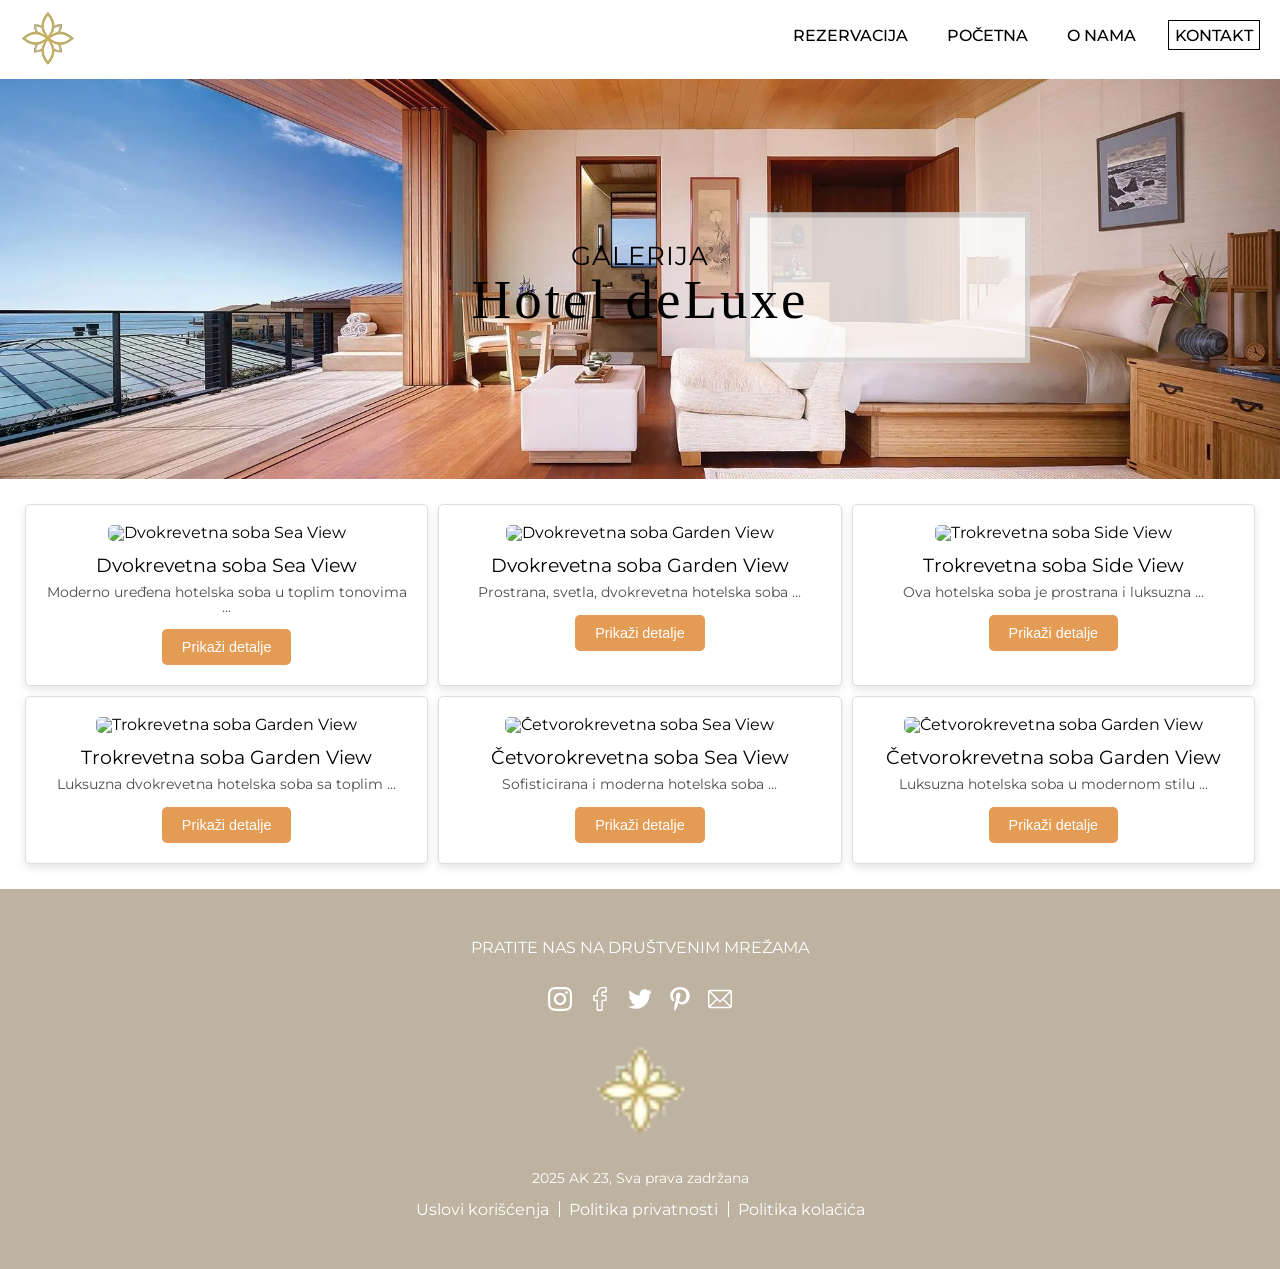
==== galerija.html @ b833d9eb "Add files via upload" ====
<!DOCTYPE html>
<html lang="sr">
<head>
    <meta charset="UTF-8">
    <meta name="viewport" content="width=device-width, initial-scale=1.0">
    <meta http-equiv="X-UA-Compatible" content="ie=edge">
    <title>Hotel deLuxe - Galerija</title>
    <meta name="opis" content="Pogledajte galeriju hotela deLuxe. Uživajte u fotografijama soba, restorana, spa centra i nezaboravnih trenutaka koje nudimo našim gostima.">
    <link href="https://fonts.googleapis.com/css?family=Montserrat:100,300,400,500,700,900&display=swap" rel="stylesheet">
    <link rel="stylesheet" href="galerija.css">
    <link rel="stylesheet" href="https://cdnjs.cloudflare.com/ajax/libs/font-awesome/4.7.0/css/font-awesome.min.css">
</head>
<body>
    <header class="zaglavlje">
        <div class="omotac">
            <a href="#" class="znak"><img src="images/logo.png" alt="logo"></a>
            <nav class="navigacija">
                <ul class="navigacija-lista">
                    <li class="navigacija-stavka"><a class="navigacija-link" href="rezervacija.html">Rezervacija</a></li>
                    <li class="navigacija-stavka"><a class="navigacija-link" href="index.html">Početna</a></li>
                    <li class="navigacija-stavka"><a class="navigacija-link" href="onama.html">O nama</a></li>
                    <li class="navigacija-stavka"><a class="navigacija-link navigacija-link-aktivno" href="kontakt.html">Kontakt</a></li>
                </ul>
            </nav>
        </div>
    </header>

    <div class="baner" style="background-image: url('images/banner4.jpg');">
        <div class="baner-drzac">
            <span class="baner-tekst">Galerija</span>
            <h1 class="baner-naslov"><span> Hotel deLuxe</span></h1>
        </div>
    </div>

    <div class="mreza-kartica">
        <div class="kartica">
            <img src="https://www.garrisoncollection.com/wordpress/wp-content/uploads/2015/07/Lyon-FC-Hotel-Maya-9-1600x1066.jpg" alt="Dvokrevetna soba Sea View">
            <h3>Dvokrevetna soba Sea View</h3>
            <p>Moderno uređena hotelska soba u toplim tonovima ...</p>
            <button class="dugme" data-soba="1">Prikaži detalje</button>
        </div>

        <div class="kartica">
            <img src="https://theclifflipe.com/wp-content/uploads/2020/04/Grand-Deluxe-Garden-View-1.jpeg" alt="Dvokrevetna soba Garden View">
            <h3>Dvokrevetna soba Garden View</h3>
            <p>Prostrana, svetla, dvokrevetna hotelska soba ...</p>
            <button class="dugme" data-soba="2">Prikaži detalje</button>
        </div>

        <div class="kartica">
            <img src="https://www.hotelsidari.com/app/uploads/sites/96/2019/01/7-1920x1280.jpg" alt="Trokrevetna soba Side View">
            <h3>Trokrevetna soba Side View</h3>
            <p>Ova hotelska soba je prostrana i luksuzna ...</p>
            <button class="dugme" data-soba="3">Prikaži detalje</button>
        </div>

        <div class="kartica">
            <img src="https://www.garrisoncollection.com/wordpress/wp-content/uploads/2015/07/Lyon-FC-Hotel-Maya-7-1600x1066.jpg" alt="Trokrevetna soba Garden View">
            <h3>Trokrevetna soba Garden View</h3>
            <p>Luksuzna dvokrevetna hotelska soba sa toplim ...</p>
            <button class="dugme" data-soba="4">Prikaži detalje</button>
        </div>

        <div class="kartica">
            <img src="https://www.kayahotels.com/Uploads/144810.5v9er.webp" alt="Četvorokrevetna soba Sea View">
            <h3>Četvorokrevetna soba Sea View</h3>
            <p>Sofisticirana i moderna hotelska soba ...</p>
            <button class="dugme" data-soba="5">Prikaži detalje</button>
        </div>

        <div class="kartica">
            <img src="https://conradwashingtondc.com/wp-content/uploads/2019/03/WASCI_DeluxeQueen_Out_wide-1600x1066.jpg" alt="Četvorokrevetna soba Garden View">
            <h3>Četvorokrevetna soba Garden View</h3>
            <p>Luksuzna hotelska soba u modernom stilu ...</p>
            <button class="dugme" data-soba="6">Prikaži detalje</button>
        </div>
    </div>

    <!-- Svetlosni prozor -->
    <div class="svetlosni-prozor">
        <div class="svetlosni-sadrzaj">
            <div class="svetlosne-slike"></div>
            <button class="prethodno-dugme">←</button>
            <button class="sledece-dugme">→</button>
            <button class="zatvori-dugme">x</button>
        </div>
    </div>

    <footer class="futer">
        <div class="omotac">
            <div class="futer-sadrzaj">
                <div class="futer-drzac">
                    <ul class="futer-navigacija">
                        <li class="futer-navigacija-stavka"><span class="futer-navigacija-link">Pratite nas na društvenim mrežama</span></li>
                    </ul>
                     <ul class="futer-drustvene">
                    <li class="futer-drustvene-stavka"><a class="futer-drustvene-link" href="https://www.instagram.com/"><svg height="511pt" viewBox="0 0 511 511.9" width="511pt" xmlns="http://www.w3.org/2000/svg"><path d="m510.949219 150.5c-1.199219-27.199219-5.597657-45.898438-11.898438-62.101562-6.5-17.199219-16.5-32.597657-29.601562-45.398438-12.800781-13-28.300781-23.101562-45.300781-29.5-16.296876-6.300781-34.898438-10.699219-62.097657-11.898438-27.402343-1.300781-36.101562-1.601562-105.601562-1.601562s-78.199219.300781-105.5 1.5c-27.199219 1.199219-45.898438 5.601562-62.097657 11.898438-17.203124 6.5-32.601562 16.5-45.402343 29.601562-13 12.800781-23.097657 28.300781-29.5 45.300781-6.300781 16.300781-10.699219 34.898438-11.898438 62.097657-1.300781 27.402343-1.601562 36.101562-1.601562 105.601562s.300781 78.199219 1.5 105.5c1.199219 27.199219 5.601562 45.898438 11.902343 62.101562 6.5 17.199219 16.597657 32.597657 29.597657 45.398438 12.800781 13 28.300781 23.101562 45.300781 29.5 16.300781 6.300781 34.898438 10.699219 62.101562 11.898438 27.296876 1.203124 36 1.5 105.5 1.5s78.199219-.296876 105.5-1.5c27.199219-1.199219 45.898438-5.597657 62.097657-11.898438 34.402343-13.300781 61.601562-40.5 74.902343-74.898438 6.296876-16.300781 10.699219-34.902343 11.898438-62.101562 1.199219-27.300781 1.5-36 1.5-105.5s-.101562-78.199219-1.300781-105.5zm-46.097657 209c-1.101562 25-5.300781 38.5-8.800781 47.5-8.601562 22.300781-26.300781 40-48.601562 48.601562-9 3.5-22.597657 7.699219-47.5 8.796876-27 1.203124-35.097657 1.5-103.398438 1.5s-76.5-.296876-103.402343-1.5c-25-1.097657-38.5-5.296876-47.5-8.796876-11.097657-4.101562-21.199219-10.601562-29.398438-19.101562-8.5-8.300781-15-18.300781-19.101562-29.398438-3.5-9-7.699219-22.601562-8.796876-47.5-1.203124-27-1.5-35.101562-1.5-103.402343s.296876-76.5 1.5-103.398438c1.097657-25 5.296876-38.5 8.796876-47.5 4.101562-11.101562 10.601562-21.199219 19.203124-29.402343 8.296876-8.5 18.296876-15 29.398438-19.097657 9-3.5 22.601562-7.699219 47.5-8.800781 27-1.199219 35.101562-1.5 103.398438-1.5 68.402343 0 76.5.300781 103.402343 1.5 25 1.101562 38.5 5.300781 47.5 8.800781 11.097657 4.097657 21.199219 10.597657 29.398438 19.097657 8.5 8.300781 15 18.300781 19.101562 29.402343 3.5 9 7.699219 22.597657 8.800781 47.5 1.199219 27 1.5 35.097657 1.5 103.398438s-.300781 76.300781-1.5 103.300781zm0 0"/><path d="m256.449219 124.5c-72.597657 0-131.5 58.898438-131.5 131.5s58.902343 131.5 131.5 131.5c72.601562 0 131.5-58.898438 131.5-131.5s-58.898438-131.5-131.5-131.5zm0 216.800781c-47.097657 0-85.300781-38.199219-85.300781-85.300781s38.203124-85.300781 85.300781-85.300781c47.101562 0 85.300781 38.199219 85.300781 85.300781s-38.199219 85.300781-85.300781 85.300781zm0 0"/><path d="m423.851562 119.300781c0 16.953125-13.746093 30.699219-30.703124 30.699219-16.953126 0-30.699219-13.746094-30.699219-30.699219 0-16.957031 13.746093-30.699219 30.699219-30.699219 16.957031 0 30.703124 13.742188 30.703124 30.699219zm0 0"/></svg></a></li>
                    <li class="futer-drustvene-stavka"><a class="futer-drustvene-link" href="https://www.facebook.com/"><svg viewBox="-110 1 511 511.99996" xmlns="http://www.w3.org/2000/svg"><path d="m180 512h-81.992188c-13.695312 0-24.835937-11.140625-24.835937-24.835938v-184.9375h-47.835937c-13.695313 0-24.835938-11.144531-24.835938-24.835937v-79.246094c0-13.695312 11.140625-24.835937 24.835938-24.835937h47.835937v-39.683594c0-39.347656 12.355469-72.824219 35.726563-96.804688 23.476562-24.089843 56.285156-36.820312 94.878906-36.820312l62.53125.101562c13.671875.023438 24.792968 11.164063 24.792968 24.835938v73.578125c0 13.695313-11.136718 24.835937-24.828124 24.835937l-42.101563.015626c-12.839844 0-16.109375 2.574218-16.808594 3.363281-1.152343 1.308593-2.523437 5.007812-2.523437 15.222656v31.351563h58.269531c4.386719 0 8.636719 1.082031 12.289063 3.121093 7.878906 4.402344 12.777343 12.726563 12.777343 21.722657l-.03125 79.246093c0 13.6875-11.140625 24.828125-24.835937 24.828125h-58.46875v184.941406c0 13.695313-11.144532 24.835938-24.839844 24.835938zm-76.8125-30.015625h71.632812v-193.195313c0-9.144531 7.441407-16.582031 16.582032-16.582031h66.726562l.027344-68.882812h-66.757812c-9.140626 0-16.578126-7.4375-16.578126-16.582031v-44.789063c0-11.726563 1.191407-25.0625 10.042969-35.085937 10.695313-12.117188 27.550781-13.515626 39.300781-13.515626l36.921876-.015624v-63.226563l-57.332032-.09375c-62.023437 0-100.566406 39.703125-100.566406 103.609375v53.117188c0 9.140624-7.4375 16.582031-16.578125 16.582031h-56.09375v68.882812h56.09375c9.140625 0 16.578125 7.4375 16.578125 16.582031zm163.0625-451.867187h.003906zm0 0"/></svg></a></li>
                    <li class="futer-drustvene-stavka"><a class="futer-drustvene-link" href="https://twitter.com/"><?xml version="1.0" encoding="iso-8859-1"?> <!-- Generator: Adobe Illustrator 19.0.0, SVG Export Plug-In . SVG Version: 6.00 Build 0) --> <svg version="1.1" id="Capa_1" xmlns="http://www.w3.org/2000/svg" xmlns:xlink="http://www.w3.org/1999/xlink" x="0px" y="0px" viewBox="0 0 512 512" style="enable-background:new 0 0 512 512;" xml:space="preserve"> <g> <g> <path d="M512,97.248c-19.04,8.352-39.328,13.888-60.48,16.576c21.76-12.992,38.368-33.408,46.176-58.016 c-20.288,12.096-42.688,20.64-66.56,25.408C411.872,60.704,384.416,48,354.464,48c-58.112,0-104.896,47.168-104.896,104.992 c0,8.32,0.704,16.32,2.432,23.936c-87.264-4.256-164.48-46.08-216.352-109.792c-9.056,15.712-14.368,33.696-14.368,53.056 c0,36.352,18.72,68.576,46.624,87.232c-16.864-0.32-33.408-5.216-47.424-12.928c0,0.32,0,0.736,0,1.152 c0,51.008,36.384,93.376,84.096,103.136c-8.544,2.336-17.856,3.456-27.52,3.456c-6.72,0-13.504-0.384-19.872-1.792 c13.6,41.568,52.192,72.128,98.08,73.12c-35.712,27.936-81.056,44.768-130.144,44.768c-8.608,0-16.864-0.384-25.12-1.44 C46.496,446.88,101.6,464,161.024,464c193.152,0,298.752-160,298.752-298.688c0-4.64-0.16-9.12-0.384-13.568 C480.224,136.96,497.728,118.496,512,97.248z"/> </g> </g> <g> </g> <g> </g> <g> </g> <g> </g> <g> </g> <g> </g> <g> </g> <g> </g> <g> </g> <g> </g> <g> </g> <g> </g> <g> </g> <g> </g> <g> </g> </svg> </a></li>
                    <li class="futer-drustvene-stavka"><a class="futer-drustvene-link" href="https://www.pinterest.com/"><svg id="Bold" enable-background="new 0 0 24 24" height="512" viewBox="0 0 24 24" width="512" xmlns="http://www.w3.org/2000/svg"><path d="m12.326 0c-6.579.001-10.076 4.216-10.076 8.812 0 2.131 1.191 4.79 3.098 5.633.544.245.472-.054.94-1.844.037-.149.018-.278-.102-.417-2.726-3.153-.532-9.635 5.751-9.635 9.093 0 7.394 12.582 1.582 12.582-1.498 0-2.614-1.176-2.261-2.631.428-1.733 1.266-3.596 1.266-4.845 0-3.148-4.69-2.681-4.69 1.49 0 1.289.456 2.159.456 2.159s-1.509 6.096-1.789 7.235c-.474 1.928.064 5.049.111 5.318.029.148.195.195.288.073.149-.195 1.973-2.797 2.484-4.678.186-.685.949-3.465.949-3.465.503.908 1.953 1.668 3.498 1.668 4.596 0 7.918-4.04 7.918-9.053-.016-4.806-4.129-8.402-9.423-8.402z"/></svg></a></li>
                    <li class="futer-drustvene-stavka"><a class="futer-drustvene-link" href="https://www.google.com/gmail/"><?xml version="1.0" encoding="iso-8859-1"?> <!-- Generator: Adobe Illustrator 19.0.0, SVG Export Plug-In . SVG Version: 6.00 Build 0) --> <svg version="1.1" id="Capa_1" xmlns="http://www.w3.org/2000/svg" xmlns:xlink="http://www.w3.org/1999/xlink" x="0px" y="0px" viewBox="0 0 512 512" style="enable-background:new 0 0 512 512;" xml:space="preserve"> <g> <g> <path d="M467,61H45C20.218,61,0,81.196,0,106v300c0,24.72,20.128,45,45,45h422c24.72,0,45-20.128,45-45V106 C512,81.28,491.872,61,467,61z M460.786,91L256.954,294.833L51.359,91H460.786z M30,399.788V112.069l144.479,143.24L30,399.788z M51.213,421l144.57-144.57l50.657,50.222c5.864,5.814,15.327,5.795,21.167-0.046L317,277.213L460.787,421H51.213z M482,399.787 L338.213,256L482,112.212V399.787z"/> </g> </g> <g> </g> <g> </g> <g> </g> <g> </g> <g> </g> <g> </g> <g> </g> <g> </g> <g> </g> <g> </g> <g> </g> <g> </g> <g> </g> <g> </g> <g> </g> </svg> </a></li>
                </ul>
                    <a class="futer-znak" href="kontakt.html">
                        <img class="futer-znak-slika" src="images/footer2.png" alt="footer logo">
                    </a>
                    <span class="futer-autorska">2025 AK 23, Sva prava zadržana</span>
                    <ul class="futer-lista">
                        <li class="futer-lista-stavka"><a class="futer-lista-link" href="#">Uslovi korišćenja</a></li>
                        <li class="futer-lista-stavka"><a class="futer-lista-link" href="#">Politika privatnosti</a></li>
                        <li class="futer-lista-stavka"><a class="futer-lista-link" href="#">Politika kolačića</a></li>
                    </ul>
                </div>
            </div>
        </div>
    </footer>

    <script src="js/galerija.js"></script>
</body>
</html>
---- galerija.css ----
/* http://meyerweb.com/eric/tools/css/reset/
   v2.0 | 20110126
   License: none (public domain)
*/
html, body, div, span, applet, object, iframe,
h1, h2, h3, h4, h5, h6, p, blockquote, pre,
a, abbr, acronym, address, big, cite, code,
del, dfn, em, img, ins, kbd, q, s, samp,
small, strike, strong, sub, sup, tt, var,
b, u, i, center,
dl, dt, dd, ol, ul, li,
fieldset, form, label, legend,
table, caption, tbody, tfoot, thead, tr, th, td,
article, aside, canvas, details, embed,
figure, figcaption, footer, header, hgroup,
menu, nav, output, ruby, section, summary,
time, mark, audio, video {
  margin: 0;
  padding: 0;
  border: 0;
  font-size: 100%;
  font: inherit;
  vertical-align: baseline;
}

/* HTML5 display-role reset for older browsers */
article, aside, details, figcaption, figure,
footer, header, hgroup, menu, nav, section {
  display: block;
}

body {
  line-height: 1;
}

ol, ul {
  list-style: none;
}

blockquote, q {
  quotes: none;
}

blockquote:before, blockquote:after,
q:before, q:after {
  content: '';
  content: none;
}

table {
  border-collapse: collapse;
  border-spacing: 0;
}

* {
  box-sizing: border-box;
}

button {
  cursor: pointer;
}

.omotac::before, .zaglavlje .omotac::before, .clanak-red::before, .omotac::after, .zaglavlje .omotac::after, .clanak-red::after {
  content: '';
  display: block;
}

.omotac::after, .zaglavlje .omotac::after, .clanak-red::after {
  clear: both;
}

.omotac {
  width: 100%;
  max-width: 1280px;
  padding: 0 20px;
  margin: 0 auto;
}

.znak {
  display: block;
  float: left;
}

.znak:hover {
  opacity: 0.7;
}

.znak-src {
  height: 70px;
  display: block;
}

.navigacija {
  display: block;
  float: right;
  margin-top: 10px;
}

.zaglavlje {
  padding: 10px 0;
  background-color: #ffffff;
}

.navigacija-lista {
  font-size: 0;
}

.navigacija-stavka {
  display: inline-block;
  vertical-align: middle;
  margin-left: 25px;
}

.navigacija-link {
  display: block;
  font-size: 16px;
  line-height: 18px;
  font-weight: 500;
  color: #000;
  text-decoration: none;
  text-transform: uppercase;
  padding: 6px 6px 4px;
  border: 1px solid transparent;
}

.navigacija-link:hover {
  opacity: 0.7;
}

.navigacija-link-aktivno {
  border-color: #000;
  background-color: #fff;
}

.futer {
  background-color: #beb3a1;
  padding: 50px 0 50px;
}

.futer-naslov {
  font-size: 20px;
  line-height: 22px;
  font-weight: 500;
  color: #fff;
  display: block;
  margin-bottom: 25px;
}

.futer-tekst {
  font-size: 16px;
  line-height: 18px;
  font-weight: 400;
  color: #fff;
  display: block;
  margin-bottom: 25px;
}

.futer-sadrzaj {
  text-align: center;
  max-width: 800px;
  margin: 0 auto;
}

.futer-drzac {
  text-align: center;
  max-width: 800px;
  margin: 0 auto;
}

.futer-navigacija {
  font-size: 0;
  display: block;
  margin: 0 auto;
}

.futer-navigacija-stavka {
  display: inline-block;
  vertical-align: top;
  margin: 0 8px;
}

.futer-navigacija-link {
  font-size: 16px;
  line-height: 18px;
  font-weight: 400;
  color: #fff;
  display: block;
  text-transform: uppercase;
  text-decoration: none;
}

.futer-navigacija-link:hover {
  opacity: 0.7;
}

.futer-drustvene {
  font-size: 0;
  margin-top: 30px;
}

.futer-drustvene-stavka {
  display: inline-block;
  vertical-align: top;
  margin: 0 8px;
}

.futer-drustvene-link {
  display: block;
  font-size: 16px;
  text-decoration: none;
}

.futer-drustvene-link svg {
  height: 24px;
  width: 24px;
  fill: #fff;
}

.futer-drustvene-link:hover {
  opacity: 0.7;
}

.futer-znak {
  display: block;
  margin: 30px auto;
  width: 93px;
}

.futer-znak:hover {
  opacity: 0.7;
}

.futer-znak-slika {
  width: 100%;
}

.futer-autorska {
  font-size: 14px;
  line-height: 16px;
  color: #fff;
  display: block;
  margin-bottom: 15px;
  font-weight: 400;
}

.futer-lista {
  font-size: 0;
}

.futer-lista-stavka {
  display: inline-block;
  vertical-align: top;
  padding: 0 10px;
  position: relative;
}

.futer-lista-stavka::after {
  content: '';
  display: block;
  position: absolute;
  top: 0px;
  right: -1px;
  width: 1px;
  height: 16px;
  background-color: #fff;
}

.futer-lista-stavka:last-child::after {
  display: none;
}

.futer-lista-link {
  font-size: 16px;
  line-height: 18px;
  font-weight: 400;
  color: #fff;
  display: block;
  text-decoration: none;
}

.futer-lista-link:hover {
  opacity: 0.7;
}

.futer-forma {
  font-size: 0;
  margin: 40px auto 55px;
  max-width: 960px;
}

.futer-unos-omotac {
  width: 28%;
  display: inline-block;
  vertical-align: middle;
  padding: 0 8px;
}

.futer-unos-omotac:last-child {
  width: 16%;
}

.futer-unos {
  display: block;
  width: 100%;
  font-size: 16px;
  line-height: 1;
  padding: 14px;
  border: 0;
  background-color: #fff;
}

.futer-dugme {
  display: block;
  width: 100%;
  font-size: 16px;
  line-height: 1;
  padding: 14px;
  border: 2px solid #fff;
  background-color: #beb3a1;
  color: #fff;
}

.futer-dugme:hover {
  opacity: 0.7;
}

.baner {
  position: relative;
  min-height: 400px;
  background-position: center;
  background-size: cover;
  background-repeat: no-repeat;
}

.baner-naslov {
  font-size: 55px;
  line-height: 32px;
  display: block;
  color: #000;
  font-weight: 400;
  font-family: "Brush Script MT", cursive;
  letter-spacing: 3px;
}

.baner-naslov::after {
  content:'';
  position: absolute;
  width: 275px;
  height: 140px;
  margin: -5px;
  z-index: -1;
  border: 5px solid lightgray;
  left: 622px;
  background-color: #ffffff;
  opacity: 0.8;
  top: -25px;
}

.baner-tekst {
  font-size: 26px;
  line-height: 26px;
  display: block;
  color: #000;
  margin-bottom: 15px;
  text-transform: uppercase;
  font-weight: 400;
  letter-spacing: 1px;
}

.baner-drzac {
  position: absolute;
  top: 50%;
  left: 50%;
  transform: translate(-50%, -50%);
  text-align: center;
  width: 80%;
}

body {
  font-family: "Montserrat", sans-serif;
}

.baner-naslov::after {
  content:'';
  position: absolute;
  width: 275px;
  height: 140px;
  margin: -5px;
  z-index: -1;
  border: 5px solid lightgray;
  left: 622px;
  background-color: #ffffff;
  opacity: 0.8;
  top: -25px;
}

.mreza-kartica {
  display: grid;
  grid-template-columns: repeat(3, 1fr);
  padding: 25px;
  grid-gap: 10px;
}

.kartica {
  background-color: white;
  border: 1px solid #ddd;
  padding: 20px;
  border-radius: 5px;
  text-align: center;
  box-shadow: 0px 4px 8px rgba(0, 0, 0, 0.1);
}

.kartica img {
  width: 100%;
  height: auto;
  border-radius: 5px;
}

.kartica h3 {
  margin: 15px 0 10px;
  font-size: 1.2em;
}

.kartica p {
  color: #4d4d4d;
  font-size: 0.9em;
  margin-bottom: 15px;
}

.dugme {
  background-color: #e49c55;
  color: white;
  padding: 10px 20px;
  border: none;
  border-radius: 5px;
  cursor: pointer;
  font-size: 0.9em;
}

.dugme:hover {
  background-color: #b87430;
}

.svetlosni-prozor {
  display: none;
  position: fixed;
  top: 0;
  left: 0;
  width: 100%;
  height: 100%;
  background: rgba(0, 0, 0, 0.8);
  z-index: 1000;
}

.svetlosni-sadrzaj {
  position: relative;
  width: 80%;
  max-width: 1000px;
  margin: 5% auto;
}

.svetlosne-slike img {
  width: 100%;
  height: auto;
  display: none; /* Initially hide all images */
}

.zatvori-dugme, .prethodno-dugme, .sledece-dugme {
  position: absolute;
  top: 10px;
  font-size: 30px;
  color: white;
  background: none;
  border: none;
  cursor: pointer;
}

.prethodno-dugme {
  left: -50px;
  top: 350px;
}

.sledece-dugme {
  right: -50px;
  top: 350px;
}

.zatvori-dugme {
  top: -20px;
  right: -40px;
}
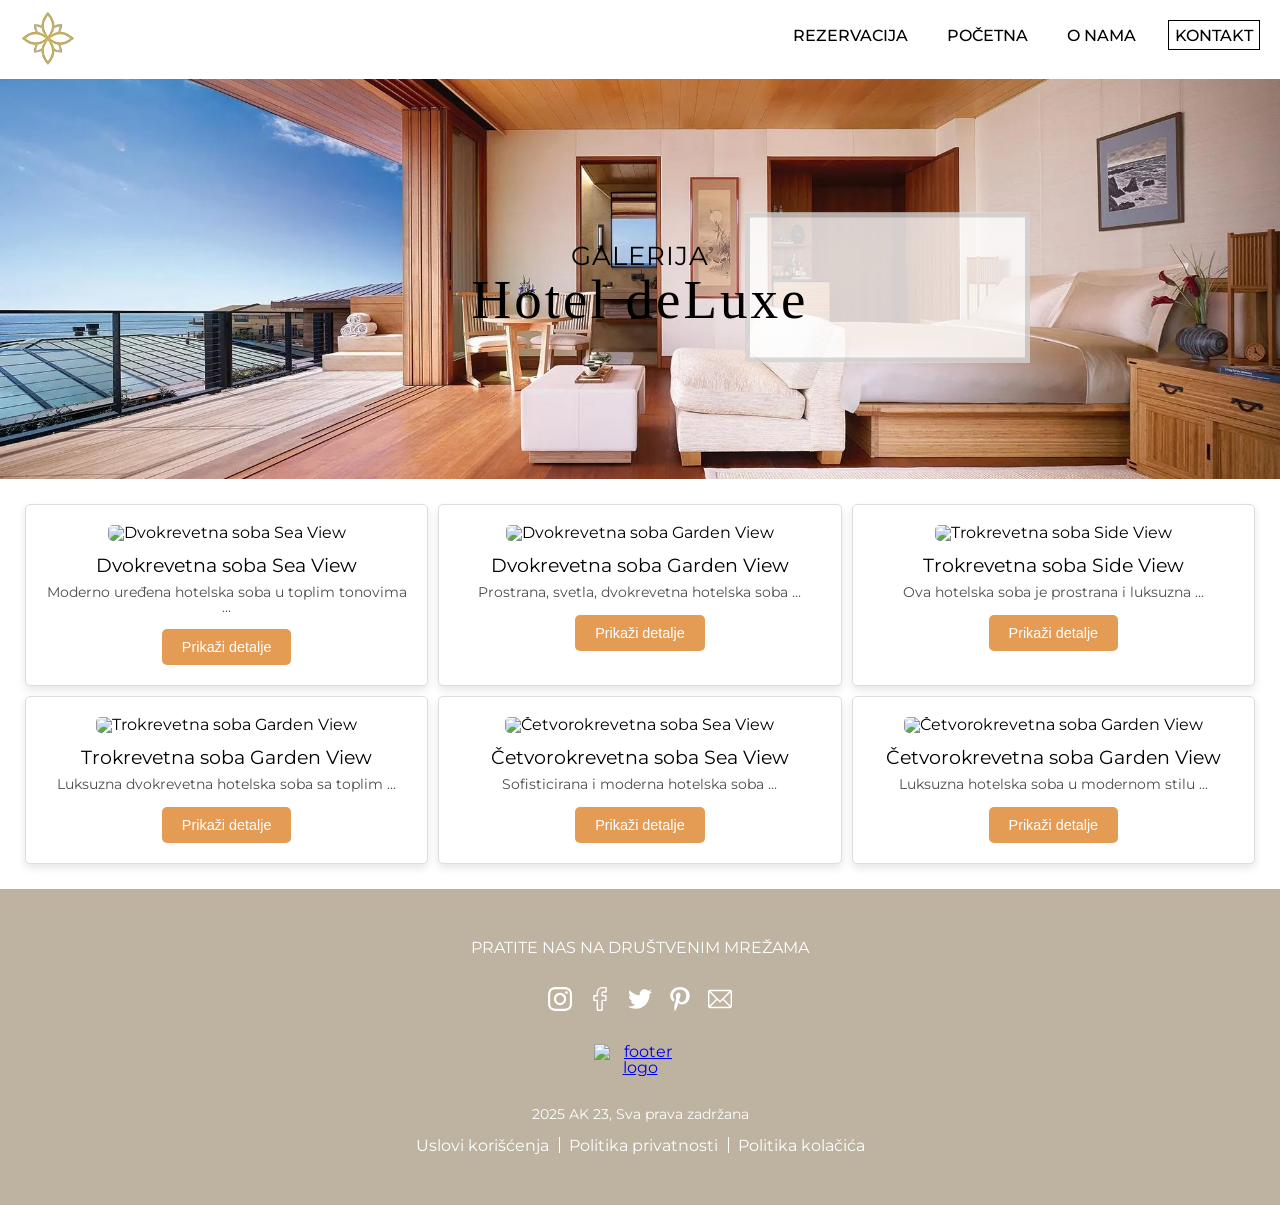
==== commit b7384e2c: "Update galerija.html" ====
--- a/galerija.html
+++ b/galerija.html
@@ -13,11 +13,11 @@
 <body>
     <header class="zaglavlje">
         <div class="omotac">
-            <a href="#" class="znak"><img src="images/logo.png" alt="logo"></a>
+            <a href="#" class="znak"><img src="slike/logo.png" alt="logo"></a>
             <nav class="navigacija">
                 <ul class="navigacija-lista">
                     <li class="navigacija-stavka"><a class="navigacija-link" href="rezervacija.html">Rezervacija</a></li>
-                    <li class="navigacija-stavka"><a class="navigacija-link" href="index.html">Početna</a></li>
+                    <li class="navigacija-stavka"><a class="navigacija-link" href="pocetna.html">Početna</a></li>
                     <li class="navigacija-stavka"><a class="navigacija-link" href="onama.html">O nama</a></li>
                     <li class="navigacija-stavka"><a class="navigacija-link navigacija-link-aktivno" href="kontakt.html">Kontakt</a></li>
                 </ul>
@@ -25,7 +25,7 @@
         </div>
     </header>
 
-    <div class="baner" style="background-image: url('images/banner4.jpg');">
+    <div class="baner" style="background-image: url('slike/baner4.jpg');">
         <div class="baner-drzac">
             <span class="baner-tekst">Galerija</span>
             <h1 class="baner-naslov"><span> Hotel deLuxe</span></h1>
@@ -101,7 +101,7 @@
                     <li class="futer-drustvene-stavka"><a class="futer-drustvene-link" href="https://www.google.com/gmail/"><?xml version="1.0" encoding="iso-8859-1"?> <!-- Generator: Adobe Illustrator 19.0.0, SVG Export Plug-In . SVG Version: 6.00 Build 0) --> <svg version="1.1" id="Capa_1" xmlns="http://www.w3.org/2000/svg" xmlns:xlink="http://www.w3.org/1999/xlink" x="0px" y="0px" viewBox="0 0 512 512" style="enable-background:new 0 0 512 512;" xml:space="preserve"> <g> <g> <path d="M467,61H45C20.218,61,0,81.196,0,106v300c0,24.72,20.128,45,45,45h422c24.72,0,45-20.128,45-45V106 C512,81.28,491.872,61,467,61z M460.786,91L256.954,294.833L51.359,91H460.786z M30,399.788V112.069l144.479,143.24L30,399.788z M51.213,421l144.57-144.57l50.657,50.222c5.864,5.814,15.327,5.795,21.167-0.046L317,277.213L460.787,421H51.213z M482,399.787 L338.213,256L482,112.212V399.787z"/> </g> </g> <g> </g> <g> </g> <g> </g> <g> </g> <g> </g> <g> </g> <g> </g> <g> </g> <g> </g> <g> </g> <g> </g> <g> </g> <g> </g> <g> </g> <g> </g> </svg> </a></li>
                 </ul>
                     <a class="futer-znak" href="kontakt.html">
-                        <img class="futer-znak-slika" src="images/footer2.png" alt="footer logo">
+                        <img class="futer-znak-slika" src="slike/footer2.png" alt="footer logo">
                     </a>
                     <span class="futer-autorska">2025 AK 23, Sva prava zadržana</span>
                     <ul class="futer-lista">
@@ -117,3 +117,5 @@
     <script src="js/galerija.js"></script>
 </body>
 </html>
+
+
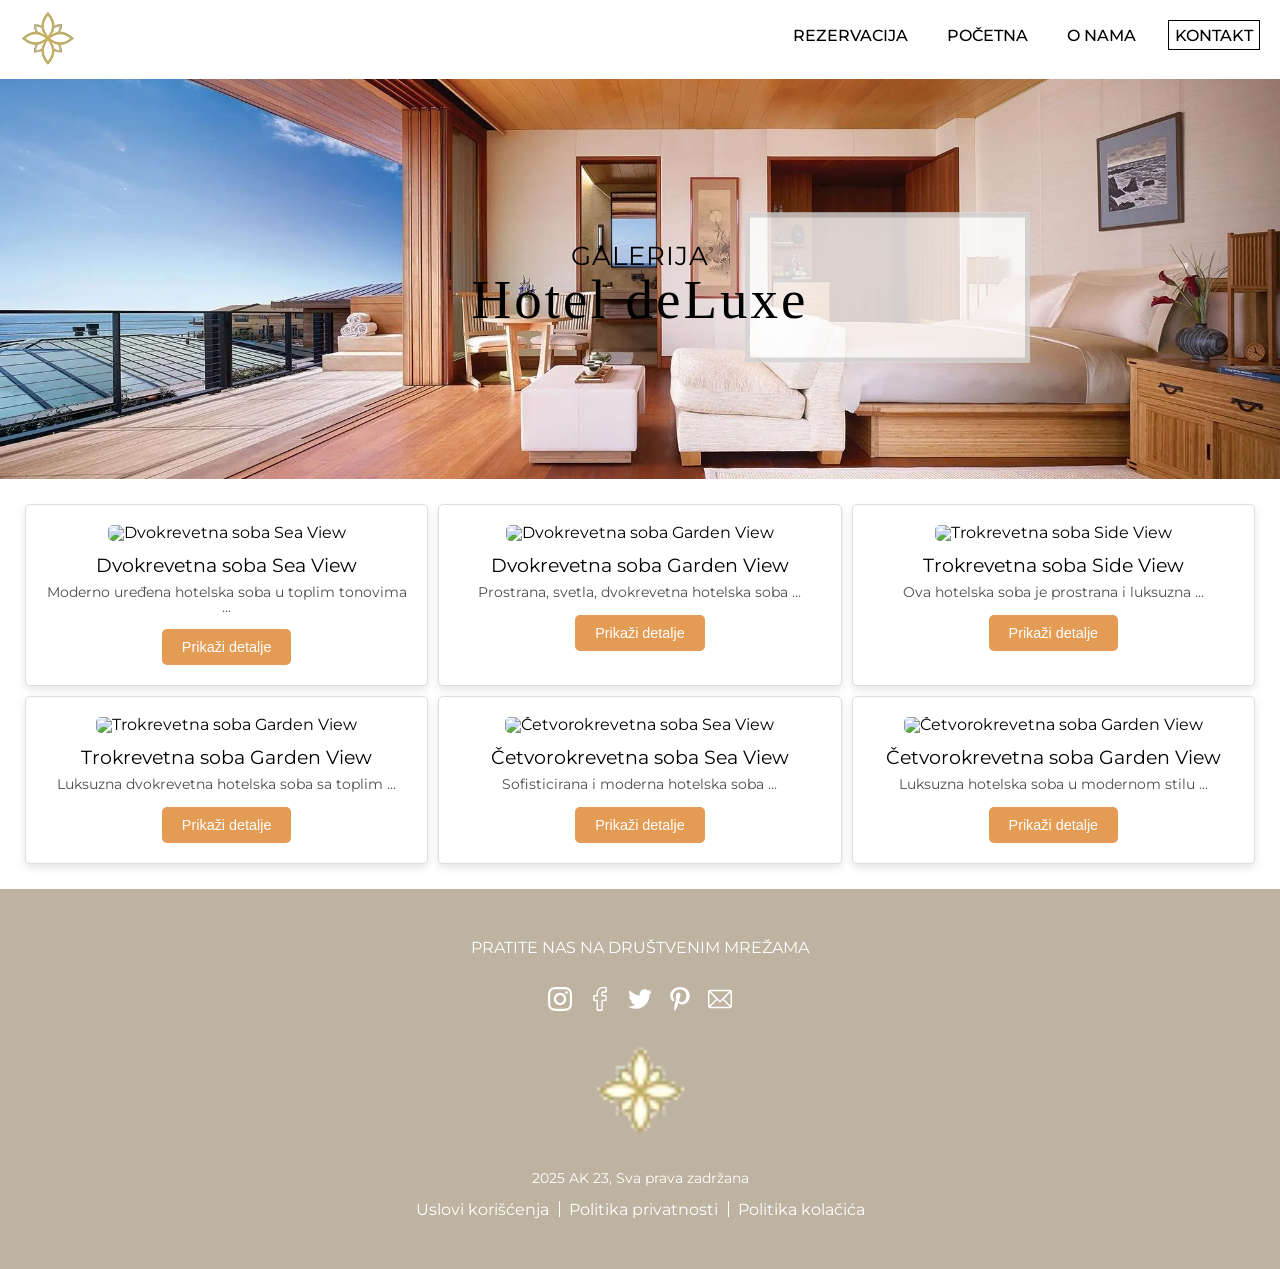
==== commit 294ca1bf: "Update galerija.html" ====
--- a/galerija.html
+++ b/galerija.html
@@ -101,7 +101,7 @@
                     <li class="futer-drustvene-stavka"><a class="futer-drustvene-link" href="https://www.google.com/gmail/"><?xml version="1.0" encoding="iso-8859-1"?> <!-- Generator: Adobe Illustrator 19.0.0, SVG Export Plug-In . SVG Version: 6.00 Build 0) --> <svg version="1.1" id="Capa_1" xmlns="http://www.w3.org/2000/svg" xmlns:xlink="http://www.w3.org/1999/xlink" x="0px" y="0px" viewBox="0 0 512 512" style="enable-background:new 0 0 512 512;" xml:space="preserve"> <g> <g> <path d="M467,61H45C20.218,61,0,81.196,0,106v300c0,24.72,20.128,45,45,45h422c24.72,0,45-20.128,45-45V106 C512,81.28,491.872,61,467,61z M460.786,91L256.954,294.833L51.359,91H460.786z M30,399.788V112.069l144.479,143.24L30,399.788z M51.213,421l144.57-144.57l50.657,50.222c5.864,5.814,15.327,5.795,21.167-0.046L317,277.213L460.787,421H51.213z M482,399.787 L338.213,256L482,112.212V399.787z"/> </g> </g> <g> </g> <g> </g> <g> </g> <g> </g> <g> </g> <g> </g> <g> </g> <g> </g> <g> </g> <g> </g> <g> </g> <g> </g> <g> </g> <g> </g> <g> </g> </svg> </a></li>
                 </ul>
                     <a class="futer-znak" href="kontakt.html">
-                        <img class="futer-znak-slika" src="slike/footer2.png" alt="footer logo">
+                        <img class="futer-znak-slika" src="slike/futer2.png" alt="footer logo">
                     </a>
                     <span class="futer-autorska">2025 AK 23, Sva prava zadržana</span>
                     <ul class="futer-lista">
@@ -119,3 +119,4 @@
 </html>
 
 
+
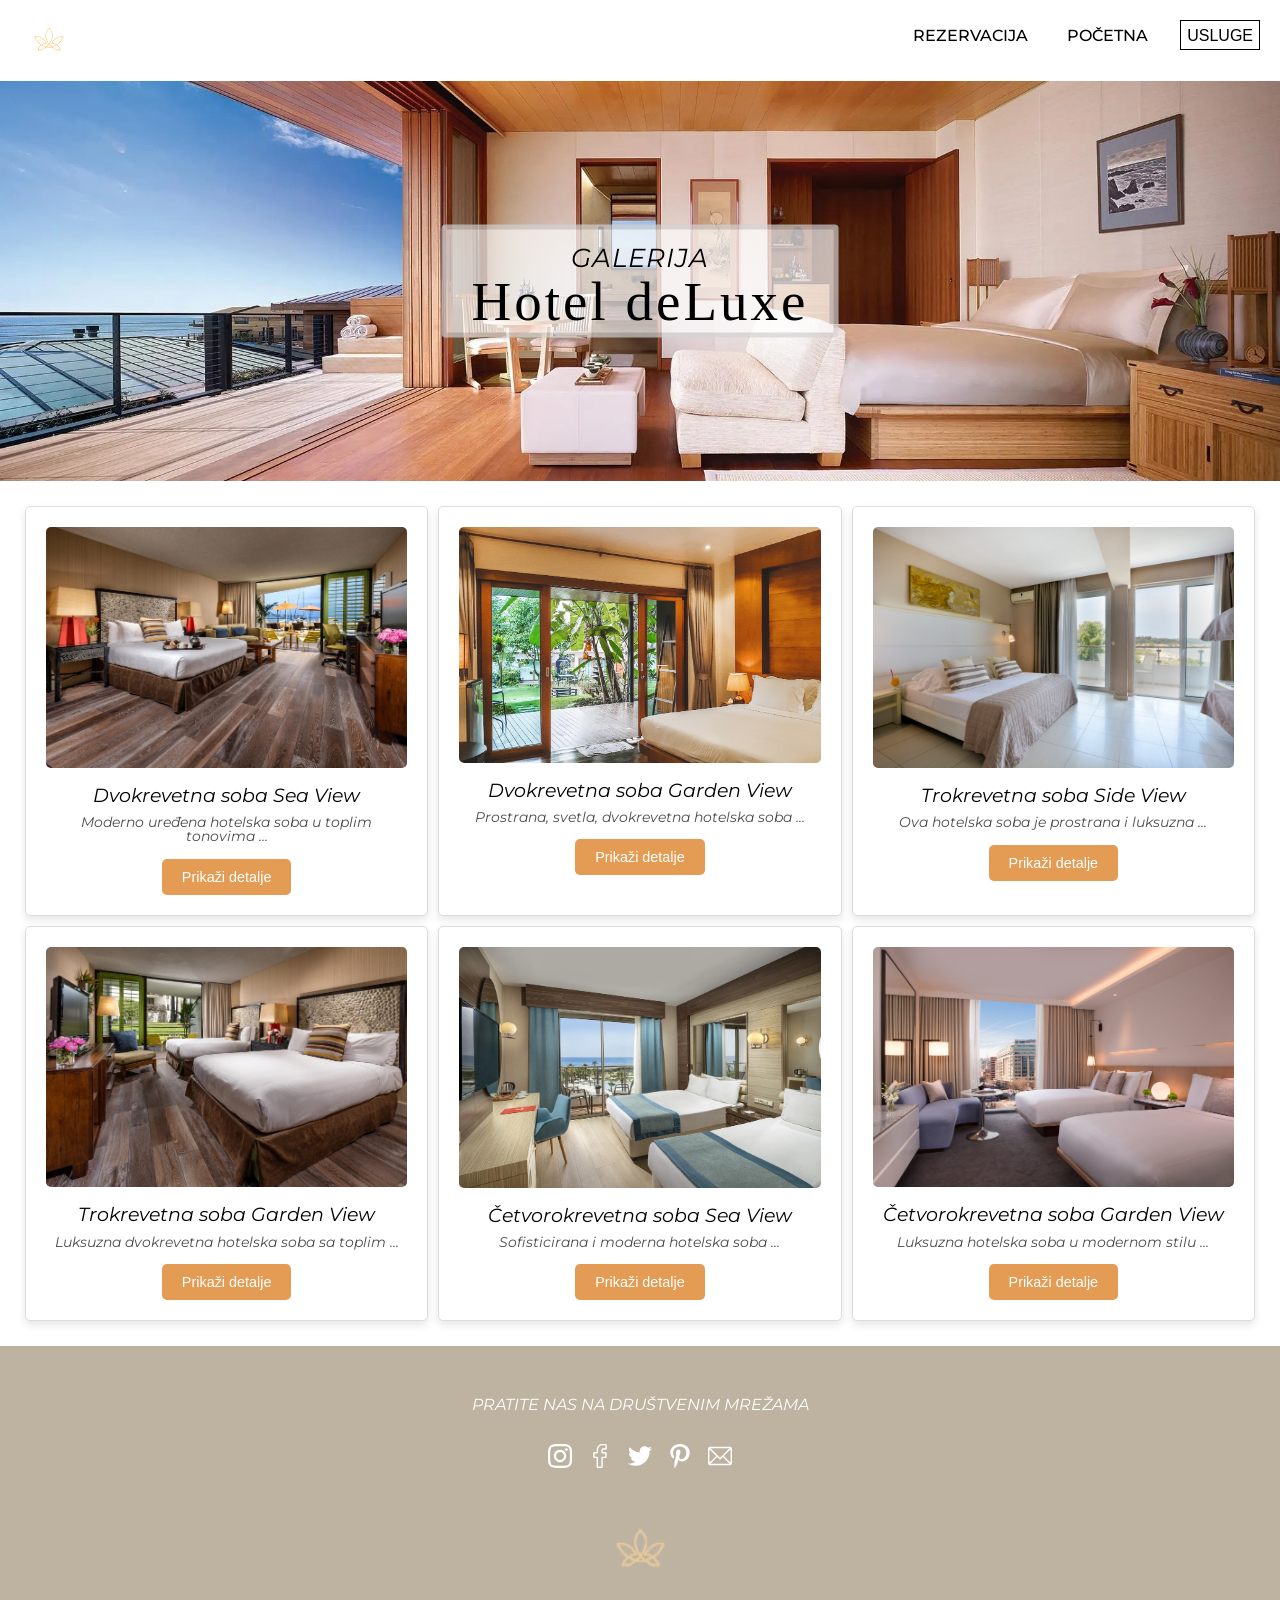
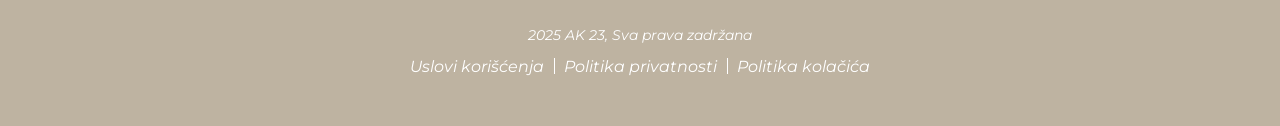
==== commit 15532f89: "Add files via upload" ====
--- a/galerija.html
+++ b/galerija.html
@@ -6,9 +6,9 @@
     <meta http-equiv="X-UA-Compatible" content="ie=edge">
     <title>Hotel deLuxe - Galerija</title>
     <meta name="opis" content="Pogledajte galeriju hotela deLuxe. Uživajte u fotografijama soba, restorana, spa centra i nezaboravnih trenutaka koje nudimo našim gostima.">
-    <link href="https://fonts.googleapis.com/css?family=Montserrat:100,300,400,500,700,900&display=swap" rel="stylesheet">
+    <link rel="icon" type="image/png" href="slike/logo.png">
     <link rel="stylesheet" href="galerija.css">
-    <link rel="stylesheet" href="https://cdnjs.cloudflare.com/ajax/libs/font-awesome/4.7.0/css/font-awesome.min.css">
+    
 </head>
 <body>
     <header class="zaglavlje">
@@ -18,8 +18,16 @@
                 <ul class="navigacija-lista">
                     <li class="navigacija-stavka"><a class="navigacija-link" href="rezervacija.html">Rezervacija</a></li>
                     <li class="navigacija-stavka"><a class="navigacija-link" href="pocetna.html">Početna</a></li>
-                    <li class="navigacija-stavka"><a class="navigacija-link" href="onama.html">O nama</a></li>
-                    <li class="navigacija-stavka"><a class="navigacija-link navigacija-link-aktivno" href="kontakt.html">Kontakt</a></li>
+                    <li class="navigacija-stavka padajuci">
+                    <button id="btnUsluge" class="navigacija-link navigacija-dugme"
+                            type="button" aria-haspopup="true" aria-expanded="false">
+                        Usluge
+                    </button>
+                    <div class="sadrzaj" id="sadrzajUsluge" role="menu">
+                        <a role="menuitem" class="navigacija-link" href="onama.html">O nama</a>
+                        <a role="menuitem" class="navigacija-link" href="kontakt.html">Kontakt</a>
+                    </div>
+                    </li>
                 </ul>
             </nav>
         </div>
@@ -34,42 +42,42 @@
 
     <div class="mreza-kartica">
         <div class="kartica">
-            <img src="https://www.garrisoncollection.com/wordpress/wp-content/uploads/2015/07/Lyon-FC-Hotel-Maya-9-1600x1066.jpg" alt="Dvokrevetna soba Sea View">
+            <img src="slike/soba1.jpg" alt="Dvokrevetna soba Sea View">
             <h3>Dvokrevetna soba Sea View</h3>
             <p>Moderno uređena hotelska soba u toplim tonovima ...</p>
             <button class="dugme" data-soba="1">Prikaži detalje</button>
         </div>
 
         <div class="kartica">
-            <img src="https://theclifflipe.com/wp-content/uploads/2020/04/Grand-Deluxe-Garden-View-1.jpeg" alt="Dvokrevetna soba Garden View">
+            <img src="slike/soba2.jpeg" alt="Dvokrevetna soba Garden View">
             <h3>Dvokrevetna soba Garden View</h3>
             <p>Prostrana, svetla, dvokrevetna hotelska soba ...</p>
             <button class="dugme" data-soba="2">Prikaži detalje</button>
         </div>
 
         <div class="kartica">
-            <img src="https://www.hotelsidari.com/app/uploads/sites/96/2019/01/7-1920x1280.jpg" alt="Trokrevetna soba Side View">
+            <img src="slike/soba3.jpg" alt="Trokrevetna soba Side View">
             <h3>Trokrevetna soba Side View</h3>
             <p>Ova hotelska soba je prostrana i luksuzna ...</p>
             <button class="dugme" data-soba="3">Prikaži detalje</button>
         </div>
 
         <div class="kartica">
-            <img src="https://www.garrisoncollection.com/wordpress/wp-content/uploads/2015/07/Lyon-FC-Hotel-Maya-7-1600x1066.jpg" alt="Trokrevetna soba Garden View">
+            <img src="slike/soba4.jpg" alt="Trokrevetna soba Garden View">
             <h3>Trokrevetna soba Garden View</h3>
             <p>Luksuzna dvokrevetna hotelska soba sa toplim ...</p>
             <button class="dugme" data-soba="4">Prikaži detalje</button>
         </div>
 
         <div class="kartica">
-            <img src="https://www.kayahotels.com/Uploads/144810.5v9er.webp" alt="Četvorokrevetna soba Sea View">
+            <img src="slike/soba5.webp" alt="Četvorokrevetna soba Sea View">
             <h3>Četvorokrevetna soba Sea View</h3>
             <p>Sofisticirana i moderna hotelska soba ...</p>
             <button class="dugme" data-soba="5">Prikaži detalje</button>
         </div>
 
         <div class="kartica">
-            <img src="https://conradwashingtondc.com/wp-content/uploads/2019/03/WASCI_DeluxeQueen_Out_wide-1600x1066.jpg" alt="Četvorokrevetna soba Garden View">
+            <img src="slike/soba6.jpg" alt="Četvorokrevetna soba Garden View">
             <h3>Četvorokrevetna soba Garden View</h3>
             <p>Luksuzna hotelska soba u modernom stilu ...</p>
             <button class="dugme" data-soba="6">Prikaži detalje</button>
@@ -115,6 +123,7 @@
     </footer>
 
     <script src="js/galerija.js"></script>
+    <script src="js/validacija.js" defer></script>
 </body>
 </html>
 
--- a/galerija.css
+++ b/galerija.css
@@ -1,3 +1,18 @@
+@font-face {
+  font-family: "Montserrat";
+  src: url("font/Montserrat-Italic-VariableFont_wght.ttf") format("truetype");
+  font-weight: 400;
+  font-style: normal;
+  font-display: swap;
+}
+
+@font-face {
+  font-family: "Montserrat";
+  src: url("font/Montserrat-VariableFont_wght.ttf") format("truetype");
+  font-weight: 500;
+  font-style: normal;
+  font-display: swap;
+}
 /* http://meyerweb.com/eric/tools/css/reset/
    v2.0 | 20110126
    License: none (public domain)
@@ -56,6 +71,10 @@
   box-sizing: border-box;
 }
 
+body {
+  font-family: "Montserrat", sans-serif;
+}
+
 button {
   cursor: pointer;
 }
@@ -342,20 +361,6 @@
   letter-spacing: 3px;
 }
 
-.baner-naslov::after {
-  content:'';
-  position: absolute;
-  width: 275px;
-  height: 140px;
-  margin: -5px;
-  z-index: -1;
-  border: 5px solid lightgray;
-  left: 622px;
-  background-color: #ffffff;
-  opacity: 0.8;
-  top: -25px;
-}
-
 .baner-tekst {
   font-size: 26px;
   line-height: 26px;
@@ -369,31 +374,22 @@
 
 .baner-drzac {
   position: absolute;
-  top: 50%;
-  left: 50%;
+  top: 50%; left: 50%;
   transform: translate(-50%, -50%);
   text-align: center;
-  width: 80%;
-}
-
-body {
-  font-family: "Montserrat", sans-serif;
-}
-
-.baner-naslov::after {
-  content:'';
+  display: inline-block;
+  padding: 20px 30px;
+}
+.baner-drzac::after {
+  content: '';
   position: absolute;
-  width: 275px;
-  height: 140px;
-  margin: -5px;
+  inset: 0;
+  border: 5px solid lightgray;
+  background-color: #ffffff;
+  opacity: 0.68;
   z-index: -1;
-  border: 5px solid lightgray;
-  left: 622px;
-  background-color: #ffffff;
-  opacity: 0.8;
-  top: -25px;
-}
-
+  border-radius: 4px;
+}
 .mreza-kartica {
   display: grid;
   grid-template-columns: repeat(3, 1fr);
@@ -489,3 +485,48 @@
   top: -20px;
   right: -40px;
 }
+
+.navigacija-dugme {
+  background: none;
+  display: block;
+  font-size: 16px;
+  line-height: 18px;
+  font-weight: 500;
+  color: #000;
+  text-decoration: none;
+  text-transform: uppercase;
+  padding: 6px 6px 4px;
+  border: 1px solid black;
+}
+
+.navigacija-dugme:hover {
+  opacity: 0.7;
+}
+/* Padajući meni – osnova */
+.padajuci { position: relative; }
+.padajuci .sadrzaj {
+  position: absolute;
+  top: 100%; left: 0;
+  display: none;
+  min-width: 180px;
+  background: #fff;
+  border: 1px solid #ddd;
+  z-index: 9999;
+  padding: 6px 0;
+}
+
+/* Stavke u padajućem*/
+.padajuci .sadrzaj .navigacija-link {
+  display: block;
+  padding: 8px 12px;
+  text-transform: uppercase;   
+  border: 0;                 
+}
+.padajuci .sadrzaj .navigacija-link:hover {
+  background: #f3f3f3;
+  opacity: 1;
+}
+
+/* Otvaranje menija */
+.padajuci .sadrzaj.prikazi { display: block; }
+
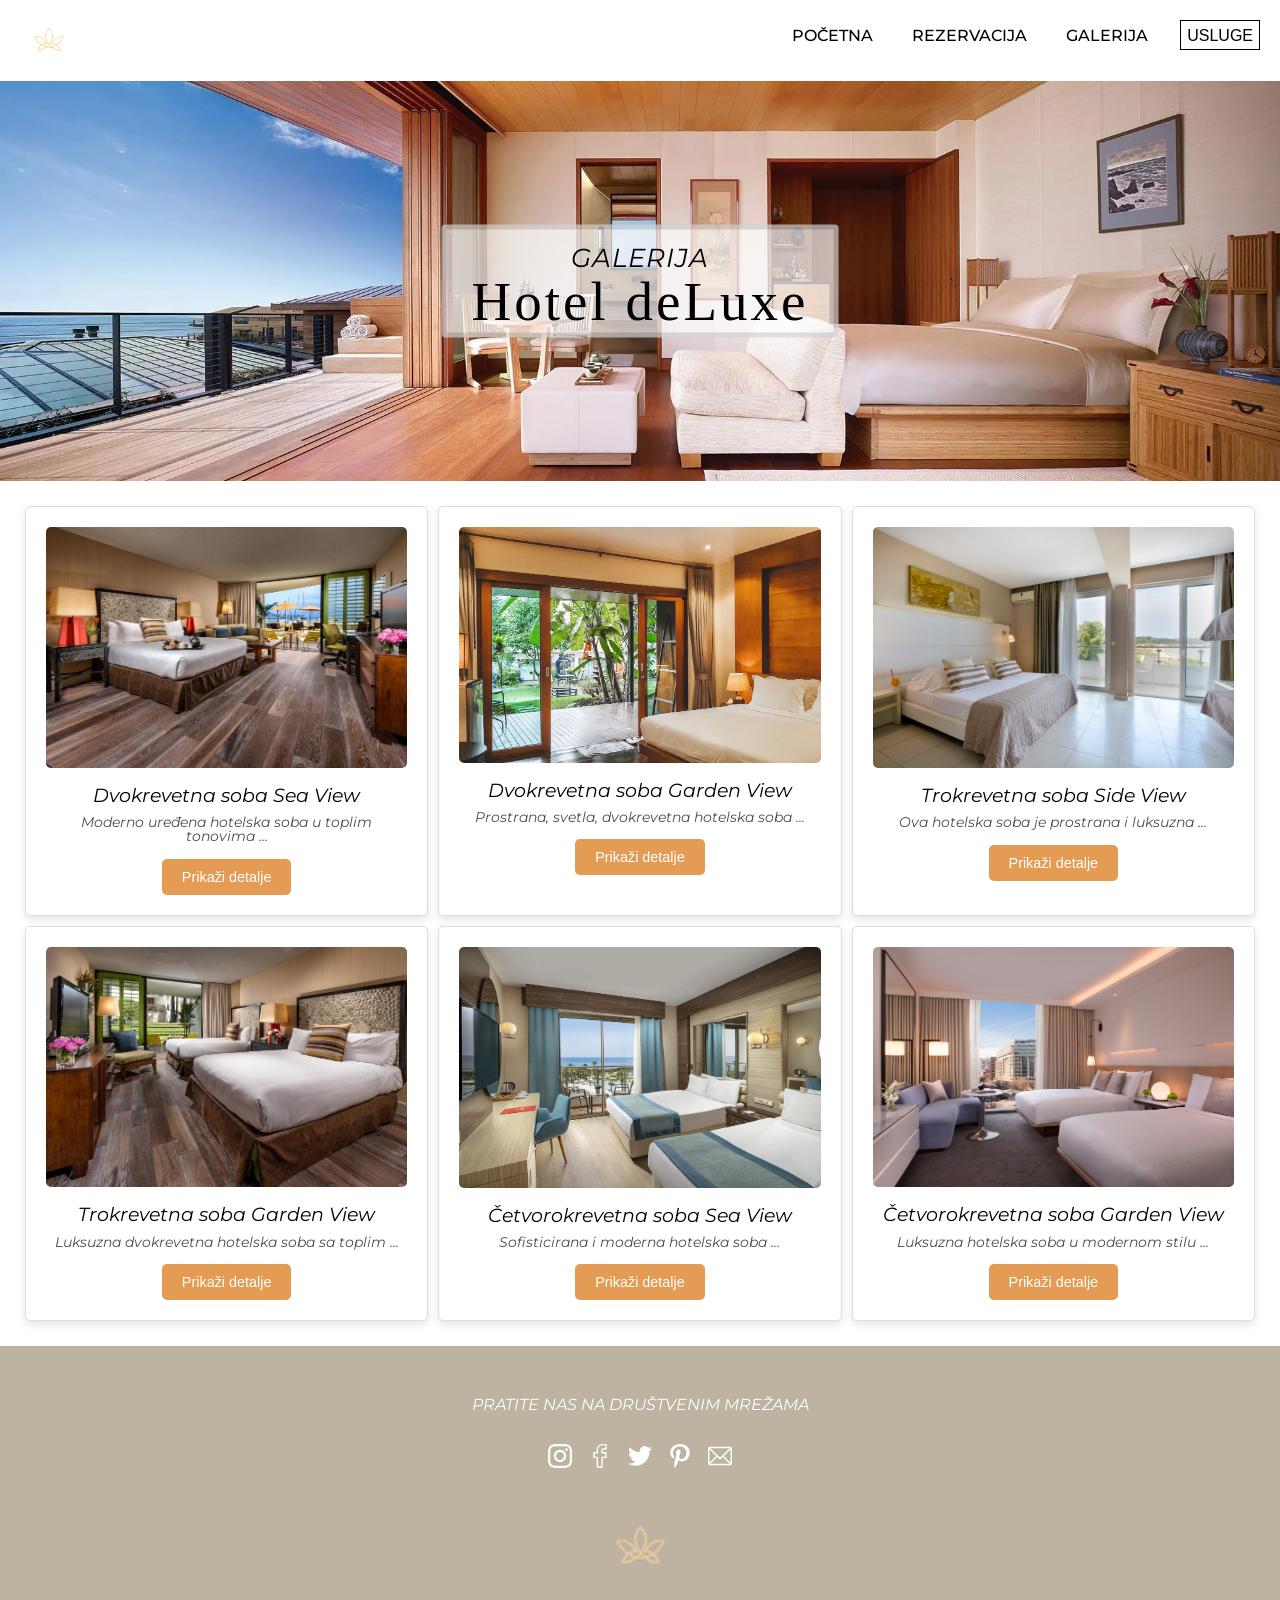
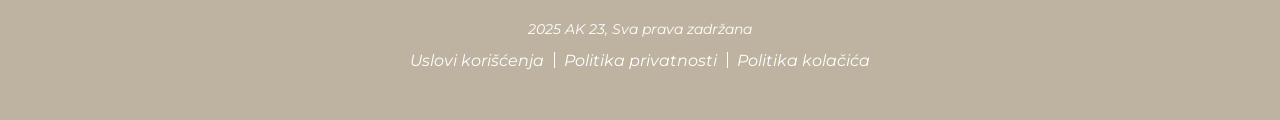
==== commit 5799499d: "Add files via upload" ====
--- a/galerija.html
+++ b/galerija.html
@@ -16,8 +16,9 @@
             <a href="#" class="znak"><img src="slike/logo.png" alt="logo"></a>
             <nav class="navigacija">
                 <ul class="navigacija-lista">
+                    <li class="navigacija-stavka"><a class="navigacija-link" href="pocetna.html">Početna</a></li>
                     <li class="navigacija-stavka"><a class="navigacija-link" href="rezervacija.html">Rezervacija</a></li>
-                    <li class="navigacija-stavka"><a class="navigacija-link" href="pocetna.html">Početna</a></li>
+                    <li class="navigacija-stavka"><a class="navigacija-link" href="galerija.html">Galerija</a></li>
                     <li class="navigacija-stavka padajuci">
                     <button id="btnUsluge" class="navigacija-link navigacija-dugme"
                             type="button" aria-haspopup="true" aria-expanded="false">
@@ -100,14 +101,33 @@
                 <div class="futer-drzac">
                     <ul class="futer-navigacija">
                         <li class="futer-navigacija-stavka"><span class="futer-navigacija-link">Pratite nas na društvenim mrežama</span></li>
-                    </ul>
-                     <ul class="futer-drustvene">
-                    <li class="futer-drustvene-stavka"><a class="futer-drustvene-link" href="https://www.instagram.com/"><svg height="511pt" viewBox="0 0 511 511.9" width="511pt" xmlns="http://www.w3.org/2000/svg"><path d="m510.949219 150.5c-1.199219-27.199219-5.597657-45.898438-11.898438-62.101562-6.5-17.199219-16.5-32.597657-29.601562-45.398438-12.800781-13-28.300781-23.101562-45.300781-29.5-16.296876-6.300781-34.898438-10.699219-62.097657-11.898438-27.402343-1.300781-36.101562-1.601562-105.601562-1.601562s-78.199219.300781-105.5 1.5c-27.199219 1.199219-45.898438 5.601562-62.097657 11.898438-17.203124 6.5-32.601562 16.5-45.402343 29.601562-13 12.800781-23.097657 28.300781-29.5 45.300781-6.300781 16.300781-10.699219 34.898438-11.898438 62.097657-1.300781 27.402343-1.601562 36.101562-1.601562 105.601562s.300781 78.199219 1.5 105.5c1.199219 27.199219 5.601562 45.898438 11.902343 62.101562 6.5 17.199219 16.597657 32.597657 29.597657 45.398438 12.800781 13 28.300781 23.101562 45.300781 29.5 16.300781 6.300781 34.898438 10.699219 62.101562 11.898438 27.296876 1.203124 36 1.5 105.5 1.5s78.199219-.296876 105.5-1.5c27.199219-1.199219 45.898438-5.597657 62.097657-11.898438 34.402343-13.300781 61.601562-40.5 74.902343-74.898438 6.296876-16.300781 10.699219-34.902343 11.898438-62.101562 1.199219-27.300781 1.5-36 1.5-105.5s-.101562-78.199219-1.300781-105.5zm-46.097657 209c-1.101562 25-5.300781 38.5-8.800781 47.5-8.601562 22.300781-26.300781 40-48.601562 48.601562-9 3.5-22.597657 7.699219-47.5 8.796876-27 1.203124-35.097657 1.5-103.398438 1.5s-76.5-.296876-103.402343-1.5c-25-1.097657-38.5-5.296876-47.5-8.796876-11.097657-4.101562-21.199219-10.601562-29.398438-19.101562-8.5-8.300781-15-18.300781-19.101562-29.398438-3.5-9-7.699219-22.601562-8.796876-47.5-1.203124-27-1.5-35.101562-1.5-103.402343s.296876-76.5 1.5-103.398438c1.097657-25 5.296876-38.5 8.796876-47.5 4.101562-11.101562 10.601562-21.199219 19.203124-29.402343 8.296876-8.5 18.296876-15 29.398438-19.097657 9-3.5 22.601562-7.699219 47.5-8.800781 27-1.199219 35.101562-1.5 103.398438-1.5 68.402343 0 76.5.300781 103.402343 1.5 25 1.101562 38.5 5.300781 47.5 8.800781 11.097657 4.097657 21.199219 10.597657 29.398438 19.097657 8.5 8.300781 15 18.300781 19.101562 29.402343 3.5 9 7.699219 22.597657 8.800781 47.5 1.199219 27 1.5 35.097657 1.5 103.398438s-.300781 76.300781-1.5 103.300781zm0 0"/><path d="m256.449219 124.5c-72.597657 0-131.5 58.898438-131.5 131.5s58.902343 131.5 131.5 131.5c72.601562 0 131.5-58.898438 131.5-131.5s-58.898438-131.5-131.5-131.5zm0 216.800781c-47.097657 0-85.300781-38.199219-85.300781-85.300781s38.203124-85.300781 85.300781-85.300781c47.101562 0 85.300781 38.199219 85.300781 85.300781s-38.199219 85.300781-85.300781 85.300781zm0 0"/><path d="m423.851562 119.300781c0 16.953125-13.746093 30.699219-30.703124 30.699219-16.953126 0-30.699219-13.746094-30.699219-30.699219 0-16.957031 13.746093-30.699219 30.699219-30.699219 16.957031 0 30.703124 13.742188 30.703124 30.699219zm0 0"/></svg></a></li>
-                    <li class="futer-drustvene-stavka"><a class="futer-drustvene-link" href="https://www.facebook.com/"><svg viewBox="-110 1 511 511.99996" xmlns="http://www.w3.org/2000/svg"><path d="m180 512h-81.992188c-13.695312 0-24.835937-11.140625-24.835937-24.835938v-184.9375h-47.835937c-13.695313 0-24.835938-11.144531-24.835938-24.835937v-79.246094c0-13.695312 11.140625-24.835937 24.835938-24.835937h47.835937v-39.683594c0-39.347656 12.355469-72.824219 35.726563-96.804688 23.476562-24.089843 56.285156-36.820312 94.878906-36.820312l62.53125.101562c13.671875.023438 24.792968 11.164063 24.792968 24.835938v73.578125c0 13.695313-11.136718 24.835937-24.828124 24.835937l-42.101563.015626c-12.839844 0-16.109375 2.574218-16.808594 3.363281-1.152343 1.308593-2.523437 5.007812-2.523437 15.222656v31.351563h58.269531c4.386719 0 8.636719 1.082031 12.289063 3.121093 7.878906 4.402344 12.777343 12.726563 12.777343 21.722657l-.03125 79.246093c0 13.6875-11.140625 24.828125-24.835937 24.828125h-58.46875v184.941406c0 13.695313-11.144532 24.835938-24.839844 24.835938zm-76.8125-30.015625h71.632812v-193.195313c0-9.144531 7.441407-16.582031 16.582032-16.582031h66.726562l.027344-68.882812h-66.757812c-9.140626 0-16.578126-7.4375-16.578126-16.582031v-44.789063c0-11.726563 1.191407-25.0625 10.042969-35.085937 10.695313-12.117188 27.550781-13.515626 39.300781-13.515626l36.921876-.015624v-63.226563l-57.332032-.09375c-62.023437 0-100.566406 39.703125-100.566406 103.609375v53.117188c0 9.140624-7.4375 16.582031-16.578125 16.582031h-56.09375v68.882812h56.09375c9.140625 0 16.578125 7.4375 16.578125 16.582031zm163.0625-451.867187h.003906zm0 0"/></svg></a></li>
-                    <li class="futer-drustvene-stavka"><a class="futer-drustvene-link" href="https://twitter.com/"><?xml version="1.0" encoding="iso-8859-1"?> <!-- Generator: Adobe Illustrator 19.0.0, SVG Export Plug-In . SVG Version: 6.00 Build 0) --> <svg version="1.1" id="Capa_1" xmlns="http://www.w3.org/2000/svg" xmlns:xlink="http://www.w3.org/1999/xlink" x="0px" y="0px" viewBox="0 0 512 512" style="enable-background:new 0 0 512 512;" xml:space="preserve"> <g> <g> <path d="M512,97.248c-19.04,8.352-39.328,13.888-60.48,16.576c21.76-12.992,38.368-33.408,46.176-58.016 c-20.288,12.096-42.688,20.64-66.56,25.408C411.872,60.704,384.416,48,354.464,48c-58.112,0-104.896,47.168-104.896,104.992 c0,8.32,0.704,16.32,2.432,23.936c-87.264-4.256-164.48-46.08-216.352-109.792c-9.056,15.712-14.368,33.696-14.368,53.056 c0,36.352,18.72,68.576,46.624,87.232c-16.864-0.32-33.408-5.216-47.424-12.928c0,0.32,0,0.736,0,1.152 c0,51.008,36.384,93.376,84.096,103.136c-8.544,2.336-17.856,3.456-27.52,3.456c-6.72,0-13.504-0.384-19.872-1.792 c13.6,41.568,52.192,72.128,98.08,73.12c-35.712,27.936-81.056,44.768-130.144,44.768c-8.608,0-16.864-0.384-25.12-1.44 C46.496,446.88,101.6,464,161.024,464c193.152,0,298.752-160,298.752-298.688c0-4.64-0.16-9.12-0.384-13.568 C480.224,136.96,497.728,118.496,512,97.248z"/> </g> </g> <g> </g> <g> </g> <g> </g> <g> </g> <g> </g> <g> </g> <g> </g> <g> </g> <g> </g> <g> </g> <g> </g> <g> </g> <g> </g> <g> </g> <g> </g> </svg> </a></li>
-                    <li class="futer-drustvene-stavka"><a class="futer-drustvene-link" href="https://www.pinterest.com/"><svg id="Bold" enable-background="new 0 0 24 24" height="512" viewBox="0 0 24 24" width="512" xmlns="http://www.w3.org/2000/svg"><path d="m12.326 0c-6.579.001-10.076 4.216-10.076 8.812 0 2.131 1.191 4.79 3.098 5.633.544.245.472-.054.94-1.844.037-.149.018-.278-.102-.417-2.726-3.153-.532-9.635 5.751-9.635 9.093 0 7.394 12.582 1.582 12.582-1.498 0-2.614-1.176-2.261-2.631.428-1.733 1.266-3.596 1.266-4.845 0-3.148-4.69-2.681-4.69 1.49 0 1.289.456 2.159.456 2.159s-1.509 6.096-1.789 7.235c-.474 1.928.064 5.049.111 5.318.029.148.195.195.288.073.149-.195 1.973-2.797 2.484-4.678.186-.685.949-3.465.949-3.465.503.908 1.953 1.668 3.498 1.668 4.596 0 7.918-4.04 7.918-9.053-.016-4.806-4.129-8.402-9.423-8.402z"/></svg></a></li>
-                    <li class="futer-drustvene-stavka"><a class="futer-drustvene-link" href="https://www.google.com/gmail/"><?xml version="1.0" encoding="iso-8859-1"?> <!-- Generator: Adobe Illustrator 19.0.0, SVG Export Plug-In . SVG Version: 6.00 Build 0) --> <svg version="1.1" id="Capa_1" xmlns="http://www.w3.org/2000/svg" xmlns:xlink="http://www.w3.org/1999/xlink" x="0px" y="0px" viewBox="0 0 512 512" style="enable-background:new 0 0 512 512;" xml:space="preserve"> <g> <g> <path d="M467,61H45C20.218,61,0,81.196,0,106v300c0,24.72,20.128,45,45,45h422c24.72,0,45-20.128,45-45V106 C512,81.28,491.872,61,467,61z M460.786,91L256.954,294.833L51.359,91H460.786z M30,399.788V112.069l144.479,143.24L30,399.788z M51.213,421l144.57-144.57l50.657,50.222c5.864,5.814,15.327,5.795,21.167-0.046L317,277.213L460.787,421H51.213z M482,399.787 L338.213,256L482,112.212V399.787z"/> </g> </g> <g> </g> <g> </g> <g> </g> <g> </g> <g> </g> <g> </g> <g> </g> <g> </g> <g> </g> <g> </g> <g> </g> <g> </g> <g> </g> <g> </g> <g> </g> </svg> </a></li>
-                </ul>
+                    <ul class="futer-drustvene">
+        <li class="futer-drustvene-stavka">
+          <a href="https://www.instagram.com/">
+            <img class="futer-ikonica" src="slike/instagram.svg" alt="Instagram">
+          </a>
+        </li>
+        <li class="futer-drustvene-stavka">
+          <a href="https://www.facebook.com/">
+            <img class="futer-ikonica" src="slike/facebook.svg" alt="Facebook">
+          </a>
+        </li>
+        <li class="futer-drustvene-stavka">
+          <a href="https://twitter.com/">
+            <img class="futer-ikonica" src="slike/twitter.svg" alt="Twitter/X">
+          </a>
+        </li>
+        <li class="futer-drustvene-stavka">
+          <a href="https://www.pinterest.com/">
+            <img class="futer-ikonica" src="slike/pinterest.svg" alt="Pinterest">
+          </a>
+        </li>
+        <li class="futer-drustvene-stavka">
+          <a href="https://mail.google.com/mail/">
+            <img class="futer-ikonica" src="slike/mail.svg" alt="Email">
+          </a>
+        </li>
+      </ul>
                     <a class="futer-znak" href="kontakt.html">
                         <img class="futer-znak-slika" src="slike/futer2.png" alt="footer logo">
                     </a>
@@ -123,7 +143,7 @@
     </footer>
 
     <script src="js/galerija.js"></script>
-    <script src="js/validacija.js" defer></script>
+    <script src="js/meni.js"></script>
 </body>
 </html>
 
--- a/galerija.css
+++ b/galerija.css
@@ -212,32 +212,16 @@
   opacity: 0.7;
 }
 
-.futer-drustvene {
-  font-size: 0;
-  margin-top: 30px;
-}
-
-.futer-drustvene-stavka {
-  display: inline-block;
-  vertical-align: top;
-  margin: 0 8px;
-}
-
-.futer-drustvene-link {
-  display: block;
-  font-size: 16px;
-  text-decoration: none;
-}
-
-.futer-drustvene-link svg {
+.futer-drustvene { font-size: 0; margin-top: 30px; }
+.futer-drustvene-stavka { display: inline-block; vertical-align: top; margin: 0 8px; }
+.futer-ikonica {
+  width: 24px;
   height: 24px;
-  width: 24px;
-  fill: #fff;
-}
-
-.futer-drustvene-link:hover {
-  opacity: 0.7;
-}
+  display: block;
+  filter: brightness(0) saturate(100%) invert(100%);
+  transition: opacity .2s ease;
+}
+.futer-ikonica:hover { opacity: .7; }
 
 .futer-znak {
   display: block;
